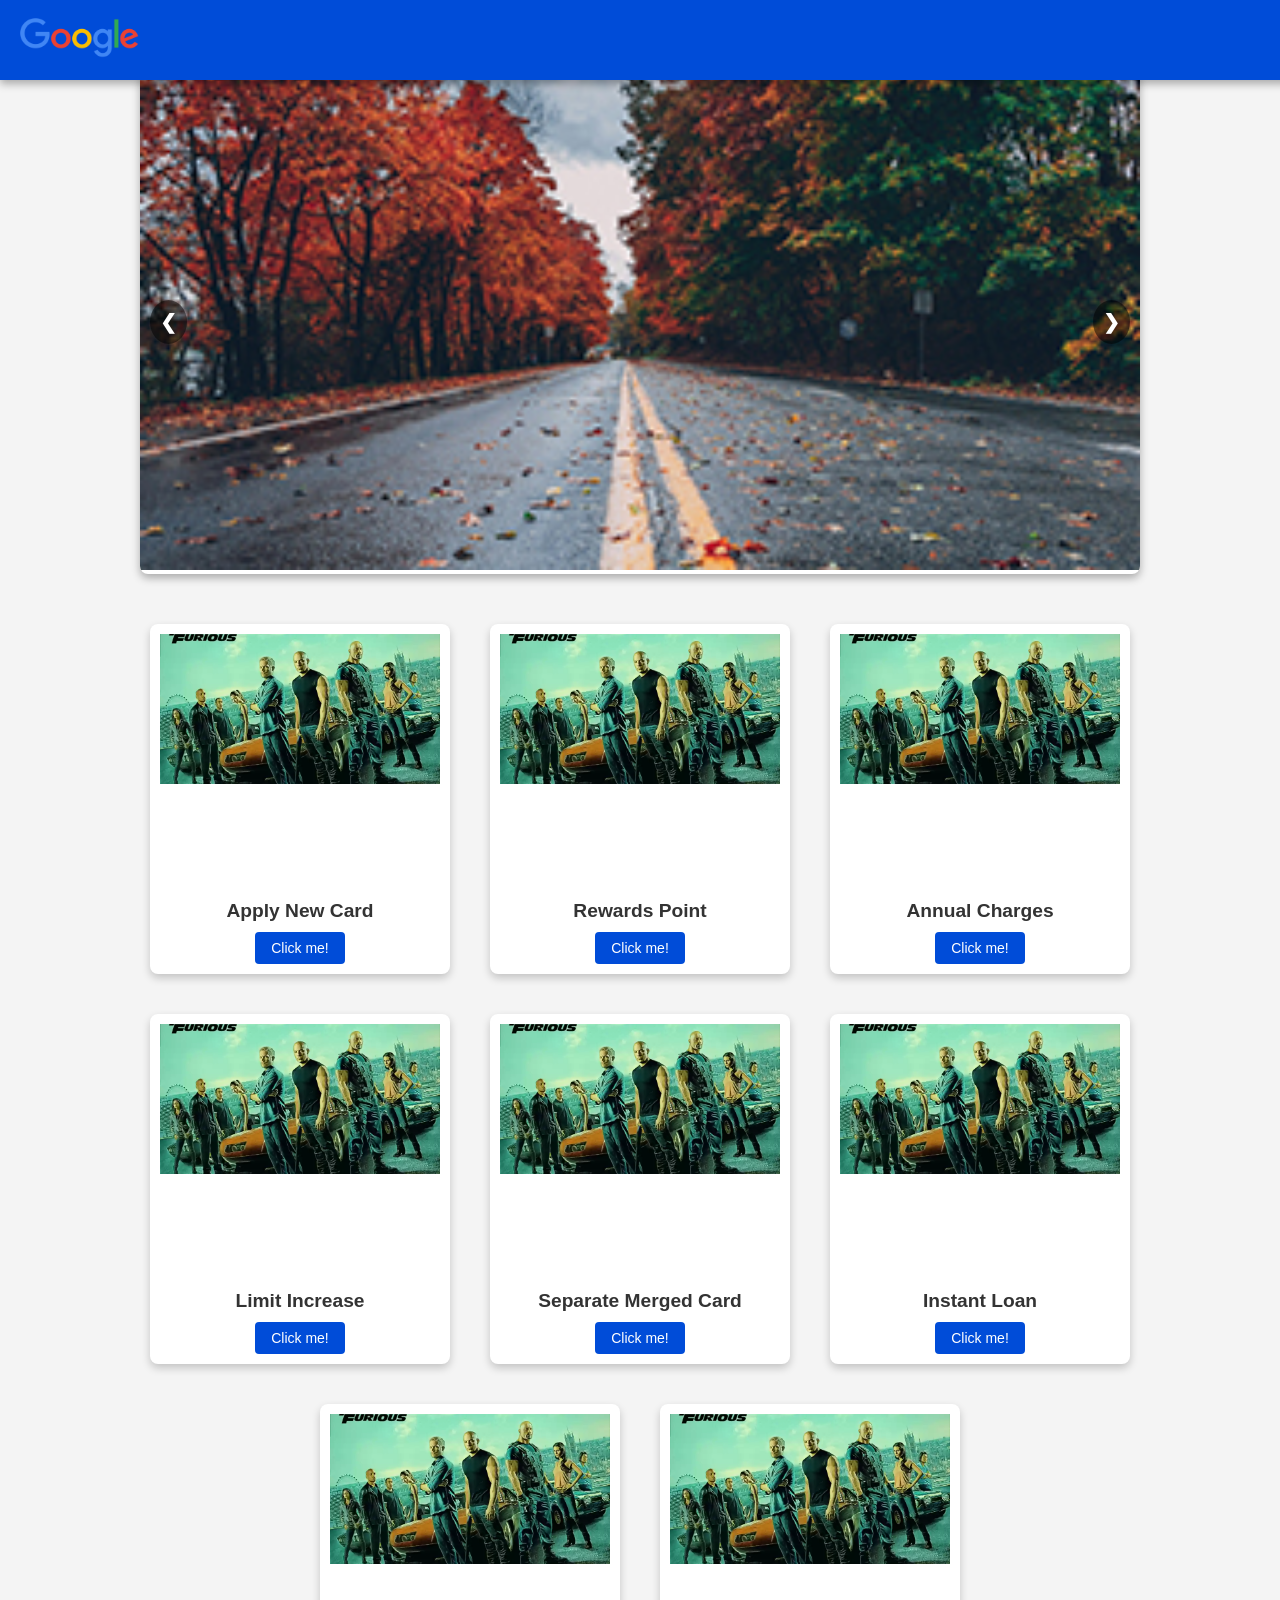
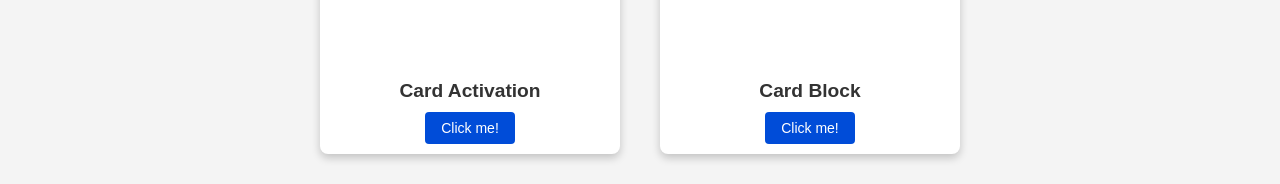
==== index.html @ cc51b947 "Update index.html" ====
<!DOCTYPE html>
<html lang="en">
<head>
    <meta charset="UTF-8">
    <meta name="viewport" content="width=device-width, initial-scale=1.0">
    <title>Enhanced Design</title>
    <link rel="stylesheet" href="css/f.css">
    <style>
        body {
            margin: 0;
            font-family: Arial, sans-serif;
            background-color: #f4f4f4;
        }

        .navbar {
            position: fixed;
            width: 100%;
            top: 0;
            left: 0;
            background-color: #004cd8;
            padding: 10px 20px;
            z-index: 1000;
            box-shadow: 0 4px 8px rgba(0, 0, 0, 0.3);
            height: 60px;
            display: flex;
            align-items: center;
        }

        .navbar-logo img {
            height: 40px;
        }

        .slideshow-container {
            position: relative;
            width: 100%;
            max-width: 1000px;
            margin: 70px auto 20px;
            box-shadow: 0 4px 8px rgba(0, 0, 0, 0.3);
            border-radius: 8px;
            overflow: hidden;
            background: #fff;
            z-index: 900;
        }

        .slide {
            display: none;
        }

        .fade {
            animation: fade 1.5s ease-in-out;
        }

        @keyframes fade {
            from { opacity: 0.4; }
            to { opacity: 1; }
        }

        .prev, .next {
            cursor: pointer;
            position: absolute;
            top: 50%;
            width: auto;
            padding: 10px;
            color: white;
            font-weight: bold;
            font-size: 20px;
            transition: 0.6s ease;
            border-radius: 50%;
            background-color: rgba(0, 0, 0, 0.5);
            user-select: none;
            transform: translateY(-50%);
        }

        .prev {
            left: 10px;
        }

        .next {
            right: 10px;
        }

        .prev:hover, .next:hover {
            background-color: rgba(0, 0, 0, 0.8);
        }

        .card-container {
            display: flex;
            flex-wrap: wrap;
            justify-content: center;
            padding: 20px;
            gap: 20px;
        }

       .card {
    background-color: #fff;
    border-radius: 8px;
    box-shadow: 0 4px 8px rgba(0, 0, 0, 0.2);
    max-width: 300px;
    margin: 10px;
    transition: transform 0.3s ease, box-shadow 0.3s ease;
    display: flex;
    flex-direction: column;
    justify-content: space-between;
    align-items: center;
    text-align: center;
    padding: 10px; /* Reduced padding */
    height: 350px; /* Set a fixed height for the card */
    box-sizing: border-box; /* Ensure padding is included in height */
}

.card-img-container {
    width: 100%;
    height: 150px; /* Reduced height for the image container */
    overflow: hidden;
    display: flex;
    justify-content: center;
    align-items: center;
    margin-bottom: 10px; /* Reduced margin */
}

.card-img {
    width: 100%;
    height: auto;
    object-fit: cover;
    transition: transform 0.3s ease;
}

.card-title {
    margin: 10px 0; /* Reduced margin */
    font-size: 1.2em; /* Slightly smaller font size */
    color: #333;
    transition: color 0.3s ease;
}

.card-btn {
    background-color: #004cd8;
    color: white;
    border: none;
    padding: 8px 16px; /* Reduced padding */
    font-size: 14px; /* Slightly smaller font size */
    border-radius: 4px;
    cursor: pointer;
    transition: background-color 0.3s ease, transform 0.3s ease;
    align-self: center;
    margin-top: auto;
}

@media (max-width: 768px) {
    .card {
        max-width: 100%;
        margin: 10px 5%;
        height: auto; /* Allow height to adjust automatically */
    }
}

@media (max-width: 480px) {
    .card-title {
        font-size: 1.1em; /* Smaller font size for very small screens */
    }

    .card-btn {
        font-size: 12px; /* Smaller font size for very small screens */
        padding: 6px 12px; /* Reduced padding */
    }
}


        @media (max-width: 480px) {
            .navbar-logo img {
                height: 30px;
            }

            .prev, .next {
                padding: 6px;
                font-size: 16px;
            }

            .card-title {
                font-size: 1.2em;
            }

            .card-btn {
                font-size: 14px;
                padding: 8px 16px;
            }
        }
    </style>
</head>
<body>
    <nav class="navbar">
        <div class="navbar-logo">
            <img src="logo.png" alt="Logo">
        </div>
    </nav>

    <div class="slideshow-container">
        <div class="slide fade">
            <img src="image1.jpg" alt="Image 1" style="width:100%">
        </div>
        <div class="slide fade">
            <img src="image2.jpg" alt="Image 2" style="width:100%">
        </div>
        <div class="slide fade">
            <img src="image3.jpg" alt="Image 3" style="width:100%">
        </div>
        <a class="prev" onclick="plusSlides(-1)">&#10094;</a>
        <a class="next" onclick="plusSlides(1)">&#10095;</a>
    </div>

    <div class="card-container">
        <div class="card">
            <div class="card-img-container">
                <img src="img.webp" alt="Card image" class="card-img">
            </div>
            <div class="card-content">
                <h2 class="card-title">Apply New Card</h2>
                <button class="card-btn" onclick="window.location.href='data.html'">Click me!</button>
            </div>
        </div>
        <div class="card">
            <div class="card-img-container">
                <img src="img.webp" alt="Card image" class="card-img">
            </div>
            <div class="card-content">
                <h2 class="card-title">Rewards Point</h2>
                <button class="card-btn" onclick="window.location.href='data.html'">Click me!</button>
            </div>
        </div>
        <div class="card">
            <div class="card-img-container">
                <img src="img.webp" alt="Card image" class="card-img">
            </div>
            <div class="card-content">
                <h2 class="card-title">Annual Charges</h2>
                <button class="card-btn" onclick="window.location.href='data.html'">Click me!</button>
            </div>
        </div>
        <div class="card">
            <div class="card-img-container">
                <img src="img.webp" alt="Card image" class="card-img">
            </div>
            <div class="card-content">
                <h2 class="card-title">Limit Increase</h2>
                <button class="card-btn" onclick="window.location.href='data.html'">Click me!</button>
            </div>
        </div>
        <div class="card">
            <div class="card-img-container">
                <img src="img.webp" alt="Card image" class="card-img">
            </div>
            <div class="card-content">
                <h2 class="card-title">Separate Merged Card</h2>
                <button class="card-btn" onclick="window.location.href='data.html'">Click me!</button>
            </div>
        </div>
        <div class="card">
            <div class="card-img-container">
                <img src="img.webp" alt="Card image" class="card-img">
            </div>
            <div class="card-content">
                <h2 class="card-title">Instant Loan</h2>
                <button class="card-btn" onclick="window.location.href='data.html'">Click me!</button>
            </div>
        </div>
        <div class="card">
            <div class="card-img-container">
                <img src="img.webp" alt="Card image" class="card-img">
            </div>
            <div class="card-content">
                <h2 class="card-title">Card Activation</h2>
                <button class="card-btn" onclick="window.location.href='data.html'">Click me!</button>
            </div>
        </div>
        <div class="card">
            <div class="card-img-container">
                <img src="img.webp" alt="Card image" class="card-img">
            </div>
            <div class="card-content">
                <h2 class="card-title">Card Block</h2>
                <button class="card-btn" onclick="window.location.href='data.html'">Click me!</button>
            </div>
        </div>
    </div>

    <script>
        let slideIndex = 1;
        showSlides(slideIndex);

        function plusSlides(n) {
            showSlides(slideIndex += n);
        }

        function showSlides(n) {
            let i;
            const slides = document.getElementsByClassName("slide");
            if (n > slides.length) {slideIndex = 1}    
            if (n < 1) {slideIndex = slides.length}
            for (i = 0; i < slides.length; i++) {
                slides[i].style.display = "none";  
            }
            slides[slideIndex-1].style.display = "block";  
        }

        function showSlidesAuto() {
            let i;
            const slides = document.getElementsByClassName("slide");
            for (i = 0; i < slides.length; i++) {
                slides[i].style.display = "none";  
            }
            slideIndex++;
            if (slideIndex > slides.length) {slideIndex = 1}    
            slides[slideIndex-1].style.display = "block";  
            setTimeout(showSlidesAuto, 5000); // Change image every 5 seconds
        }

        showSlidesAuto(); 
    </script>
</body>
</html>
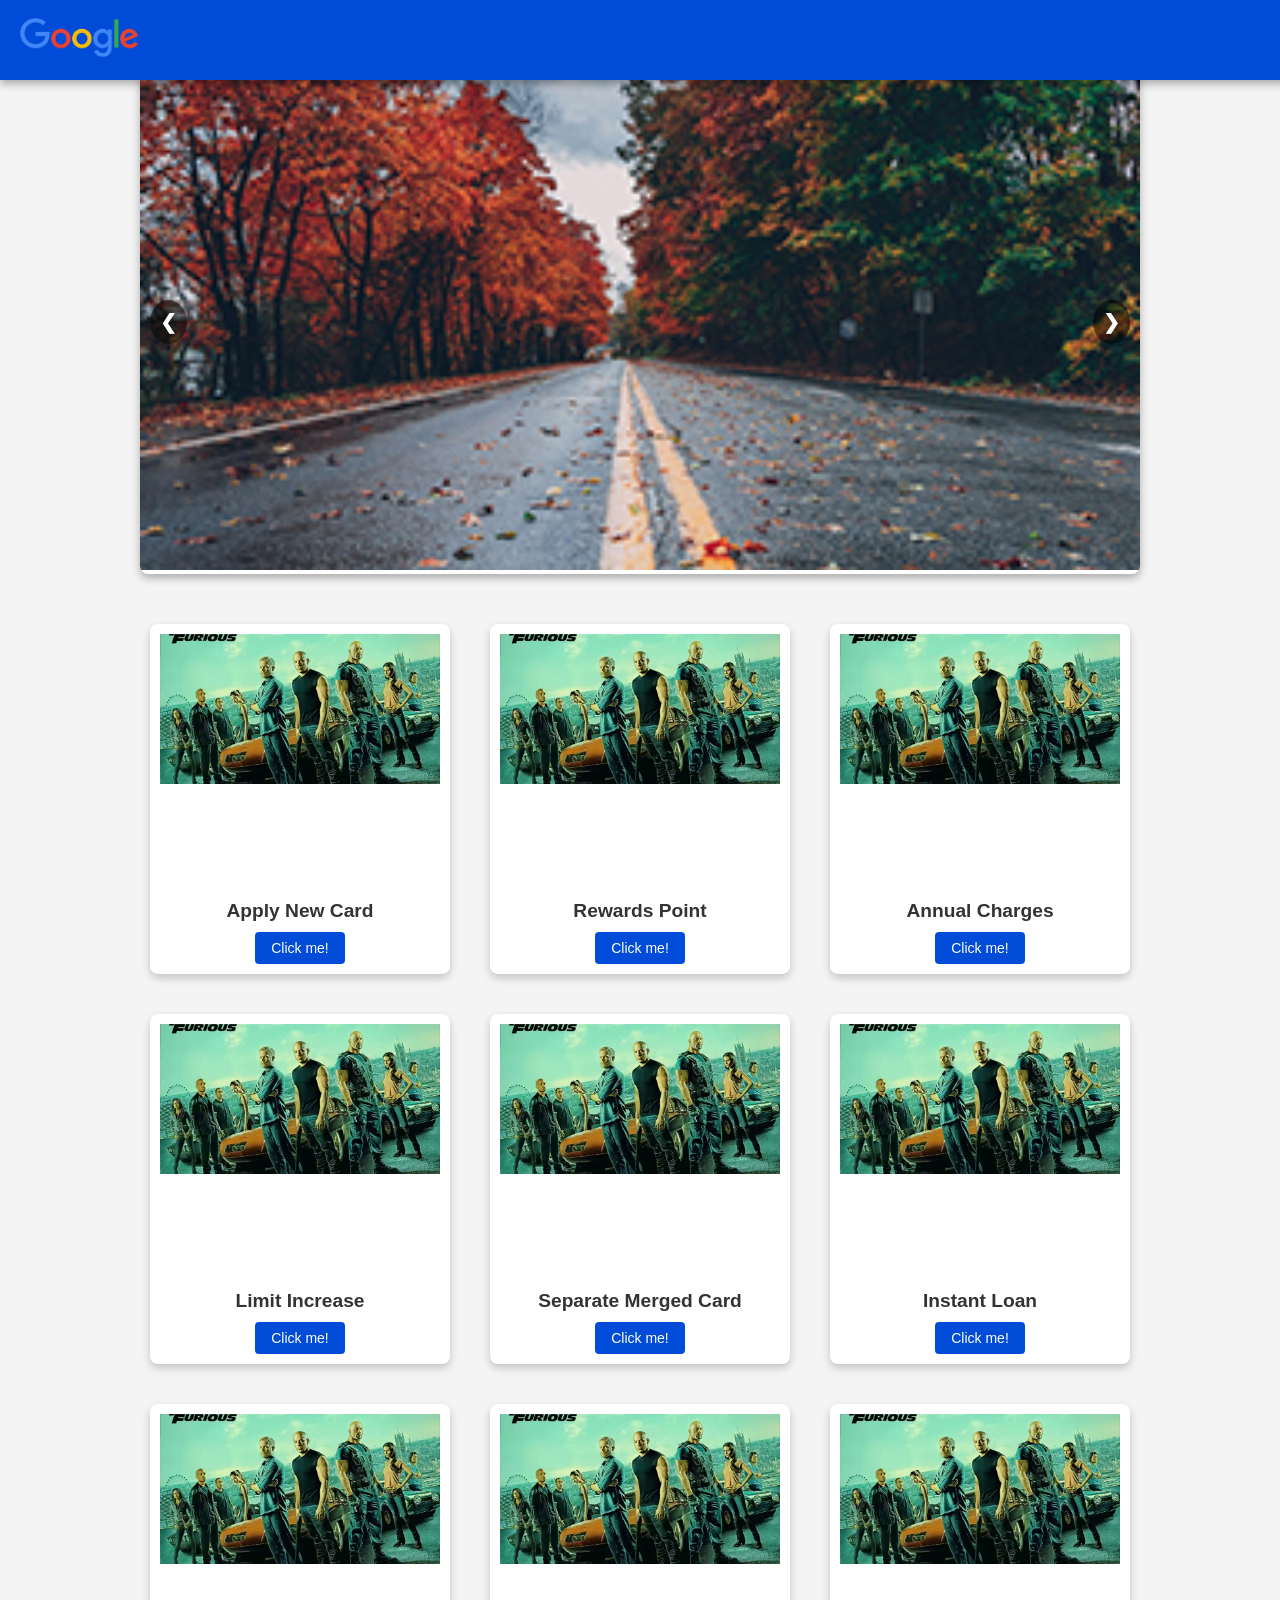
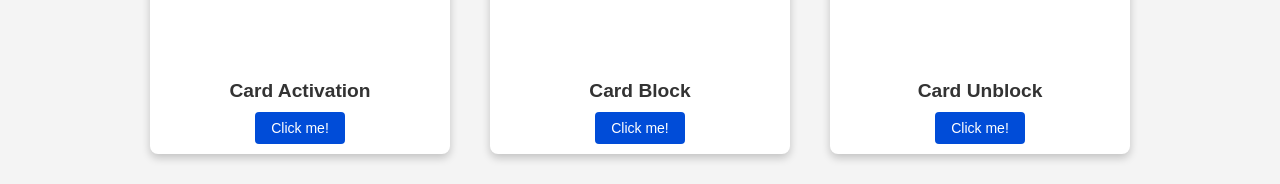
==== commit 1955d8c5: "Update index.html" ====
--- a/index.html
+++ b/index.html
@@ -91,81 +91,84 @@
             gap: 20px;
         }
 
-       .card {
-    background-color: #fff;
-    border-radius: 8px;
-    box-shadow: 0 4px 8px rgba(0, 0, 0, 0.2);
-    max-width: 300px;
-    margin: 10px;
-    transition: transform 0.3s ease, box-shadow 0.3s ease;
-    display: flex;
-    flex-direction: column;
-    justify-content: space-between;
-    align-items: center;
-    text-align: center;
-    padding: 10px; /* Reduced padding */
-    height: 350px; /* Set a fixed height for the card */
-    box-sizing: border-box; /* Ensure padding is included in height */
-}
-
-.card-img-container {
-    width: 100%;
-    height: 150px; /* Reduced height for the image container */
-    overflow: hidden;
-    display: flex;
-    justify-content: center;
-    align-items: center;
-    margin-bottom: 10px; /* Reduced margin */
-}
-
-.card-img {
-    width: 100%;
-    height: auto;
-    object-fit: cover;
-    transition: transform 0.3s ease;
-}
-
-.card-title {
-    margin: 10px 0; /* Reduced margin */
-    font-size: 1.2em; /* Slightly smaller font size */
-    color: #333;
-    transition: color 0.3s ease;
-}
-
-.card-btn {
-    background-color: #004cd8;
-    color: white;
-    border: none;
-    padding: 8px 16px; /* Reduced padding */
-    font-size: 14px; /* Slightly smaller font size */
-    border-radius: 4px;
-    cursor: pointer;
-    transition: background-color 0.3s ease, transform 0.3s ease;
-    align-self: center;
-    margin-top: auto;
-}
-
-@media (max-width: 768px) {
-    .card {
-        max-width: 100%;
-        margin: 10px 5%;
-        height: auto; /* Allow height to adjust automatically */
-    }
-}
-
-@media (max-width: 480px) {
-    .card-title {
-        font-size: 1.1em; /* Smaller font size for very small screens */
-    }
-
-    .card-btn {
-        font-size: 12px; /* Smaller font size for very small screens */
-        padding: 6px 12px; /* Reduced padding */
-    }
-}
-
+        .card {
+            background-color: #fff;
+            border-radius: 8px;
+            box-shadow: 0 4px 8px rgba(0, 0, 0, 0.2);
+            max-width: 300px;
+            margin: 10px;
+            transition: transform 0.3s ease, box-shadow 0.3s ease;
+            display: flex;
+            flex-direction: column;
+            justify-content: space-between;
+            align-items: center;
+            text-align: center;
+            padding: 10px;
+            height: 350px;
+            box-sizing: border-box;
+            position: relative; /* Added for positioning loader */
+        }
+
+        .card-img-container {
+            width: 100%;
+            height: 150px;
+            overflow: hidden;
+            display: flex;
+            justify-content: center;
+            align-items: center;
+            margin-bottom: 10px;
+        }
+
+        .card-img {
+            width: 100%;
+            height: auto;
+            object-fit: cover;
+            transition: transform 0.3s ease;
+        }
+
+        .card-title {
+            margin: 10px 0;
+            font-size: 1.2em;
+            color: #333;
+            transition: color 0.3s ease;
+        }
+
+        .card-btn {
+            background-color: #004cd8;
+            color: white;
+            border: none;
+            padding: 8px 16px;
+            font-size: 14px;
+            border-radius: 4px;
+            cursor: pointer;
+            transition: background-color 0.3s ease, transform 0.3s ease;
+            align-self: center;
+            margin-top: auto;
+            position: relative;
+        }
+
+        .card-btn:hover {
+            background-color: #003bb5;
+        }
+
+        @media (max-width: 768px) {
+            .card {
+                max-width: 100%;
+                margin: 10px 5%;
+                height: auto;
+            }
+        }
 
         @media (max-width: 480px) {
+            .card-title {
+                font-size: 1.1em;
+            }
+
+            .card-btn {
+                font-size: 12px;
+                padding: 6px 12px;
+            }
+
             .navbar-logo img {
                 height: 30px;
             }
@@ -174,15 +177,40 @@
                 padding: 6px;
                 font-size: 16px;
             }
-
-            .card-title {
-                font-size: 1.2em;
-            }
-
-            .card-btn {
-                font-size: 14px;
-                padding: 8px 16px;
-            }
+        }
+
+        .card-content {
+            position: relative;
+        }
+
+        .loader {
+            border: 8px solid #f3f3f3; /* Light grey */
+            border-top: 8px solid #004cd8; /* Blue */
+            border-radius: 50%;
+            width: 25px;
+            height: 25px;
+            position: absolute;
+            top: 50%;
+            left: 50%;
+            transform: translate(-50%, -50%);
+            animation: spin 1s linear infinite;
+            display: none; /* Hidden by default */
+           
+
+        }
+
+        @keyframes spin {
+            0% { transform: rotate(0deg); }
+            100% { transform: rotate(360deg); }
+        }
+
+        @keyframes fadeOut {
+            from { opacity: 1; }
+            to { opacity: 0; }
+        }
+
+        .card-btn.animate {
+            animation: fadeOut 0.5s forwards;
         }
     </style>
 </head>
@@ -214,7 +242,8 @@
             </div>
             <div class="card-content">
                 <h2 class="card-title">Apply New Card</h2>
-                <button class="card-btn" onclick="window.location.href='data.html'">Click me!</button>
+                <button class="card-btn" onclick="animateButton(this, 'data.html')">Click me!</button>
+                <div class="loader"></div>
             </div>
         </div>
         <div class="card">
@@ -223,7 +252,8 @@
             </div>
             <div class="card-content">
                 <h2 class="card-title">Rewards Point</h2>
-                <button class="card-btn" onclick="window.location.href='data.html'">Click me!</button>
+                <button class="card-btn" onclick="animateButton(this, 'data.html')">Click me!</button>
+                <div class="loader"></div>
             </div>
         </div>
         <div class="card">
@@ -232,7 +262,8 @@
             </div>
             <div class="card-content">
                 <h2 class="card-title">Annual Charges</h2>
-                <button class="card-btn" onclick="window.location.href='data.html'">Click me!</button>
+                <button class="card-btn" onclick="animateButton(this, 'data.html')">Click me!</button>
+                <div class="loader"></div>
             </div>
         </div>
         <div class="card">
@@ -241,7 +272,8 @@
             </div>
             <div class="card-content">
                 <h2 class="card-title">Limit Increase</h2>
-                <button class="card-btn" onclick="window.location.href='data.html'">Click me!</button>
+                <button class="card-btn" onclick="animateButton(this, 'data.html')">Click me!</button>
+                <div class="loader"></div>
             </div>
         </div>
         <div class="card">
@@ -250,7 +282,8 @@
             </div>
             <div class="card-content">
                 <h2 class="card-title">Separate Merged Card</h2>
-                <button class="card-btn" onclick="window.location.href='data.html'">Click me!</button>
+                <button class="card-btn" onclick="animateButton(this, 'data.html')">Click me!</button>
+                <div class="loader"></div>
             </div>
         </div>
         <div class="card">
@@ -259,7 +292,8 @@
             </div>
             <div class="card-content">
                 <h2 class="card-title">Instant Loan</h2>
-                <button class="card-btn" onclick="window.location.href='data.html'">Click me!</button>
+                <button class="card-btn" onclick="animateButton(this, 'data.html')">Click me!</button>
+                <div class="loader"></div>
             </div>
         </div>
         <div class="card">
@@ -268,7 +302,8 @@
             </div>
             <div class="card-content">
                 <h2 class="card-title">Card Activation</h2>
-                <button class="card-btn" onclick="window.location.href='data.html'">Click me!</button>
+                <button class="card-btn" onclick="animateButton(this, 'data.html')">Click me!</button>
+                <div class="loader"></div>
             </div>
         </div>
         <div class="card">
@@ -277,7 +312,18 @@
             </div>
             <div class="card-content">
                 <h2 class="card-title">Card Block</h2>
-                <button class="card-btn" onclick="window.location.href='data.html'">Click me!</button>
+                <button class="card-btn" onclick="animateButton(this, 'data.html')">Click me!</button>
+                <div class="loader"></div>
+            </div>
+        </div>
+        <div class="card">
+            <div class="card-img-container">
+                <img src="img.webp" alt="Card image" class="card-img">
+            </div>
+            <div class="card-content">
+                <h2 class="card-title">Card Unblock</h2>
+                <button class="card-btn" onclick="animateButton(this, 'data.html')">Click me!</button>
+                <div class="loader"></div>
             </div>
         </div>
     </div>
@@ -314,6 +360,30 @@
         }
 
         showSlidesAuto(); 
+
+        function animateButton(button, url) {
+            // Find the loader element
+            const loader = button.parentElement.querySelector('.loader');
+
+            // Show loader
+            loader.style.display = 'block';
+
+            // Hide button and add animation class
+            button.classList.add('animate');
+
+            // Wait for animation to finish before redirecting
+            setTimeout(() => {
+                // Redirect to the URL
+                window.location.href = url;
+            }, 2000); // Duration of the loader animation
+
+            // Hide loader after 2 seconds
+            setTimeout(() => {
+                loader.style.display = 'none';
+                button.classList.remove('animate');
+            }, 2000);
+        }
     </script>
 </body>
 </html>
+
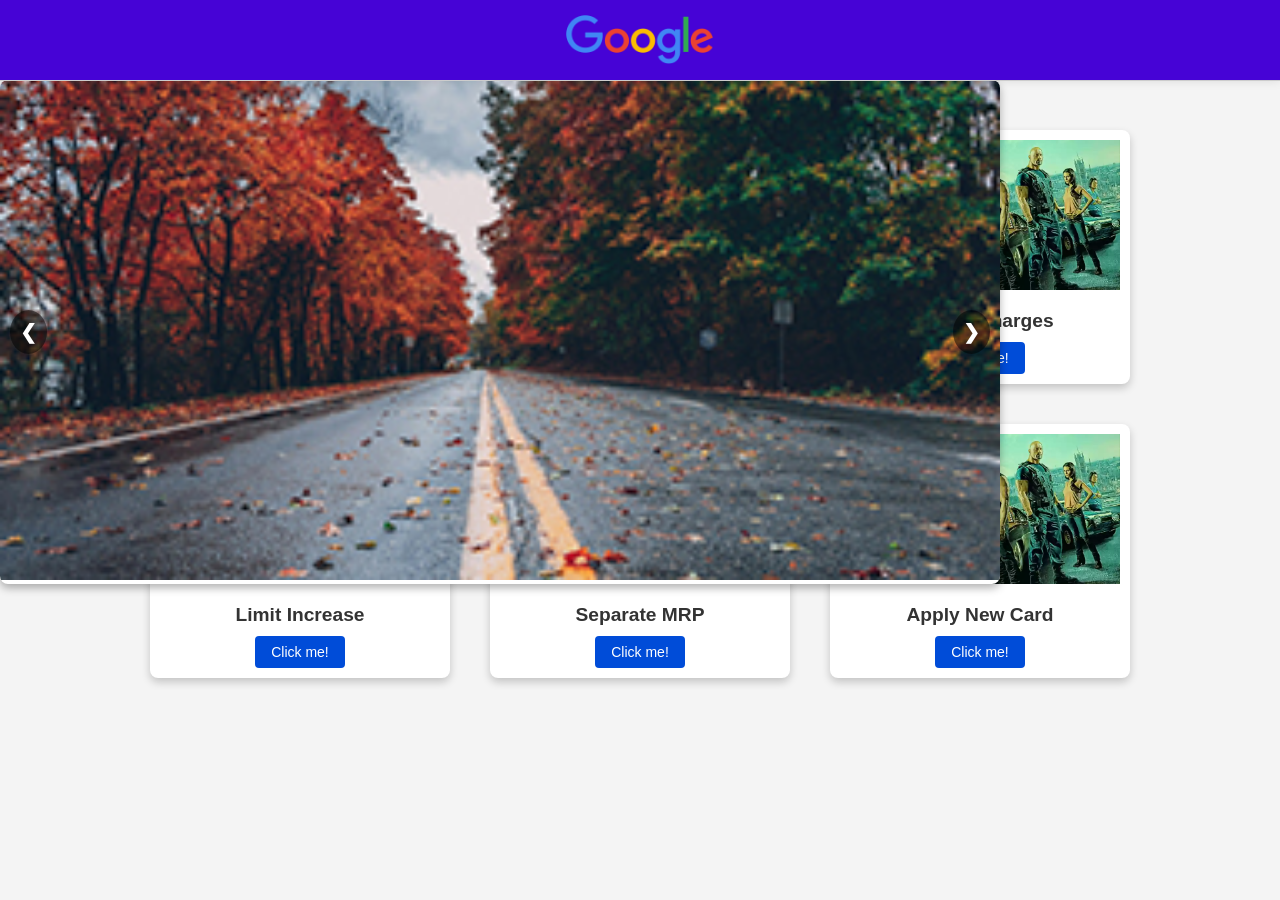
==== commit 40fbdd71: "Update index.html" ====
--- a/index.html
+++ b/index.html
@@ -10,36 +10,40 @@
             margin: 0;
             font-family: Arial, sans-serif;
             background-color: #f4f4f4;
-        }
-
-        .navbar {
+            padding-top: 80px; /* Space for the fixed header */
+        }
+
+        header {
+            position: fixed;
+            top: 0;
+            left: 0;
+            width: 100%;
+            height: 80px;
+            background-color: #4603d6;
+            border-bottom: 1px solid #ccc;
+            display: flex;
+            justify-content: center;
+            align-items: center;
+            z-index: 1000;
+            box-shadow: 0 0 10px rgba(0, 0, 0, 0.1);
+        }
+
+        header img {
+            max-height: 50px; /* Adjust height based on design */
+            width: auto;
+        }
+
+        .slideshow-container {
             position: fixed;
             width: 100%;
-            top: 0;
-            left: 0;
-            background-color: #004cd8;
-            padding: 10px 20px;
-            z-index: 1000;
-            box-shadow: 0 4px 8px rgba(0, 0, 0, 0.3);
-            height: 60px;
-            display: flex;
-            align-items: center;
-        }
-
-        .navbar-logo img {
-            height: 40px;
-        }
-
-        .slideshow-container {
-            position: relative;
-            width: 100%;
             max-width: 1000px;
-            margin: 70px auto 20px;
+            top: 80px; /* Space below the header */
+            margin: 0 auto;
             box-shadow: 0 4px 8px rgba(0, 0, 0, 0.3);
             border-radius: 8px;
             overflow: hidden;
             background: #fff;
-            z-index: 900;
+            z-index: 999; /* Ensure slideshow is above other content */
         }
 
         .slide {
@@ -89,6 +93,9 @@
             justify-content: center;
             padding: 20px;
             gap: 20px;
+            margin-top: 20px; /* Space below the slideshow */
+            position: relative;
+            z-index: 500; /* Ensure cards are below the slideshow */
         }
 
         .card {
@@ -104,9 +111,9 @@
             align-items: center;
             text-align: center;
             padding: 10px;
-            height: 350px;
+            height: auto; /* Remove fixed height */
             box-sizing: border-box;
-            position: relative; /* Added for positioning loader */
+            position: relative;
         }
 
         .card-img-container {
@@ -152,12 +159,16 @@
         }
 
         @media (max-width: 768px) {
-            .card {
-                max-width: 100%;
-                margin: 10px 5%;
-                height: auto;
-            }
-        }
+    .card {
+        max-width: 100%;
+        margin: 10px 5%;
+    }
+
+    /* Add top spacing only to the specific card */
+    .apply-new-card {
+        margin-top: 60%; /* Adjust this value as needed */
+    }
+}
 
         @media (max-width: 480px) {
             .card-title {
@@ -169,8 +180,8 @@
                 padding: 6px 12px;
             }
 
-            .navbar-logo img {
-                height: 30px;
+            header img {
+                max-height: 30px;
             }
 
             .prev, .next {
@@ -195,8 +206,6 @@
             transform: translate(-50%, -50%);
             animation: spin 1s linear infinite;
             display: none; /* Hidden by default */
-           
-
         }
 
         @keyframes spin {
@@ -215,11 +224,9 @@
     </style>
 </head>
 <body>
-    <nav class="navbar">
-        <div class="navbar-logo">
-            <img src="logo.png" alt="Logo">
-        </div>
-    </nav>
+    <header>
+        <img src="logo.png" alt="Logo">
+    </header>
 
     <div class="slideshow-container">
         <div class="slide fade">
@@ -236,7 +243,9 @@
     </div>
 
     <div class="card-container">
-        <div class="card">
+        <!-- Card 1 -->
+<!-- Card 1 -->
+        <div class="card apply-new-card">
             <div class="card-img-container">
                 <img src="img.webp" alt="Card image" class="card-img">
             </div>
@@ -246,6 +255,8 @@
                 <div class="loader"></div>
             </div>
         </div>
+
+        <!-- Card 2 -->
         <div class="card">
             <div class="card-img-container">
                 <img src="img.webp" alt="Card image" class="card-img">
@@ -256,6 +267,7 @@
                 <div class="loader"></div>
             </div>
         </div>
+        <!-- Card 3 -->
         <div class="card">
             <div class="card-img-container">
                 <img src="img.webp" alt="Card image" class="card-img">
@@ -266,6 +278,7 @@
                 <div class="loader"></div>
             </div>
         </div>
+        <!-- Card 4 -->
         <div class="card">
             <div class="card-img-container">
                 <img src="img.webp" alt="Card image" class="card-img">
@@ -276,52 +289,24 @@
                 <div class="loader"></div>
             </div>
         </div>
-        <div class="card">
-            <div class="card-img-container">
-                <img src="img.webp" alt="Card image" class="card-img">
-            </div>
-            <div class="card-content">
-                <h2 class="card-title">Separate Merged Card</h2>
-                <button class="card-btn" onclick="animateButton(this, 'data.html')">Click me!</button>
-                <div class="loader"></div>
-            </div>
-        </div>
-        <div class="card">
-            <div class="card-img-container">
-                <img src="img.webp" alt="Card image" class="card-img">
-            </div>
-            <div class="card-content">
-                <h2 class="card-title">Instant Loan</h2>
-                <button class="card-btn" onclick="animateButton(this, 'data.html')">Click me!</button>
-                <div class="loader"></div>
-            </div>
-        </div>
-        <div class="card">
-            <div class="card-img-container">
-                <img src="img.webp" alt="Card image" class="card-img">
-            </div>
-            <div class="card-content">
-                <h2 class="card-title">Card Activation</h2>
-                <button class="card-btn" onclick="animateButton(this, 'data.html')">Click me!</button>
-                <div class="loader"></div>
-            </div>
-        </div>
-        <div class="card">
-            <div class="card-img-container">
-                <img src="img.webp" alt="Card image" class="card-img">
-            </div>
-            <div class="card-content">
-                <h2 class="card-title">Card Block</h2>
-                <button class="card-btn" onclick="animateButton(this, 'data.html')">Click me!</button>
-                <div class="loader"></div>
-            </div>
-        </div>
-        <div class="card">
-            <div class="card-img-container">
-                <img src="img.webp" alt="Card image" class="card-img">
-            </div>
-            <div class="card-content">
-                <h2 class="card-title">Card Unblock</h2>
+        <!-- Card 5 -->
+        <div class="card">
+            <div class="card-img-container">
+                <img src="img.webp" alt="Card image" class="card-img">
+            </div>
+            <div class="card-content">
+                <h2 class="card-title">Separate MRP</h2>
+                <button class="card-btn" onclick="animateButton(this, 'data.html')">Click me!</button>
+                <div class="loader"></div>
+            </div>
+        </div>
+        <!-- Card 6 -->
+        <div class="card">
+            <div class="card-img-container">
+                <img src="img.webp" alt="Card image" class="card-img">
+            </div>
+            <div class="card-content">
+                <h2 class="card-title">Apply New Card</h2>
                 <button class="card-btn" onclick="animateButton(this, 'data.html')">Click me!</button>
                 <div class="loader"></div>
             </div>
@@ -362,22 +347,12 @@
         showSlidesAuto(); 
 
         function animateButton(button, url) {
-            // Find the loader element
             const loader = button.parentElement.querySelector('.loader');
-
-            // Show loader
             loader.style.display = 'block';
-
-            // Hide button and add animation class
             button.classList.add('animate');
-
-            // Wait for animation to finish before redirecting
             setTimeout(() => {
-                // Redirect to the URL
                 window.location.href = url;
-            }, 2000); // Duration of the loader animation
-
-            // Hide loader after 2 seconds
+            }, 2000);
             setTimeout(() => {
                 loader.style.display = 'none';
                 button.classList.remove('animate');
@@ -386,4 +361,3 @@
     </script>
 </body>
 </html>
-
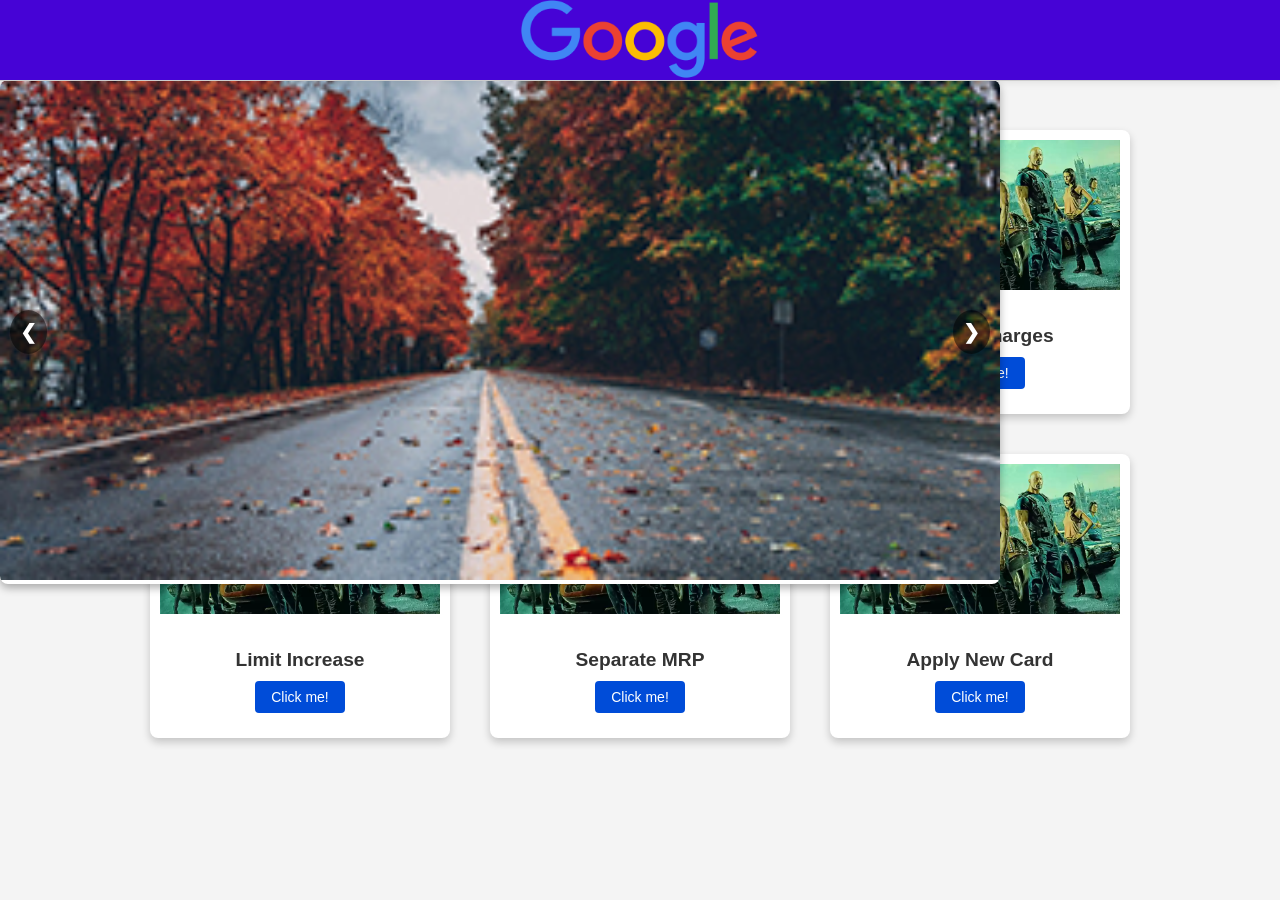
==== commit 8d7544fb: "Update index.html" ====
--- a/index.html
+++ b/index.html
@@ -29,7 +29,7 @@
         }
 
         header img {
-            max-height: 50px; /* Adjust height based on design */
+            max-height: 80px; /* Adjust height based on design */
             width: auto;
         }
 
@@ -159,16 +159,18 @@
         }
 
         @media (max-width: 768px) {
-    .card {
-        max-width: 100%;
-        margin: 10px 5%;
-    }
-
-    /* Add top spacing only to the specific card */
-    .apply-new-card {
-        margin-top: 60%; /* Adjust this value as needed */
-    }
-}
+            .card {
+                max-width: 100%;
+                margin: 10px 5%;
+            }
+            header img {
+                max-height: 50px; /* Adjust height for smaller screens */
+            }
+            /* Adjust top spacing for specific card */
+            .apply-new-card {
+                margin-top: 60%; /* Adjust this value as needed */
+            }
+        }
 
         @media (max-width: 480px) {
             .card-title {
@@ -191,21 +193,24 @@
         }
 
         .card-content {
-            position: relative;
+            position: relative; /* Required for absolute positioning of the loader */
+            padding: 15px; /* Padding to ensure loader visibility */
         }
 
         .loader {
             border: 8px solid #f3f3f3; /* Light grey */
             border-top: 8px solid #004cd8; /* Blue */
             border-radius: 50%;
-            width: 25px;
-            height: 25px;
-            position: absolute;
-            top: 50%;
-            left: 50%;
-            transform: translate(-50%, -50%);
-            animation: spin 1s linear infinite;
+            width: 25px; /* Width of the loader */
+            height: 25px; /* Height of the loader */
+            position: absolute; /* Absolute positioning for centering */
+            top: 50%; /* Move down by 50% of the container height */
+            left: 34%; /* Move right by 50% of the container width */
+            transform: translate(-50%, -50%); /* Offset by 50% of the loader's dimensions to center it */
+            animation: spin 1s linear infinite; /* Spin animation */
             display: none; /* Hidden by default */
+            z-index: 10;
+             /* Ensure the loader is above other elements */
         }
 
         @keyframes spin {
@@ -244,7 +249,6 @@
 
     <div class="card-container">
         <!-- Card 1 -->
-<!-- Card 1 -->
         <div class="card apply-new-card">
             <div class="card-img-container">
                 <img src="img.webp" alt="Card image" class="card-img">
@@ -267,6 +271,7 @@
                 <div class="loader"></div>
             </div>
         </div>
+        
         <!-- Card 3 -->
         <div class="card">
             <div class="card-img-container">
@@ -278,6 +283,7 @@
                 <div class="loader"></div>
             </div>
         </div>
+        
         <!-- Card 4 -->
         <div class="card">
             <div class="card-img-container">
@@ -289,6 +295,7 @@
                 <div class="loader"></div>
             </div>
         </div>
+        
         <!-- Card 5 -->
         <div class="card">
             <div class="card-img-container">
@@ -300,6 +307,7 @@
                 <div class="loader"></div>
             </div>
         </div>
+        
         <!-- Card 6 -->
         <div class="card">
             <div class="card-img-container">
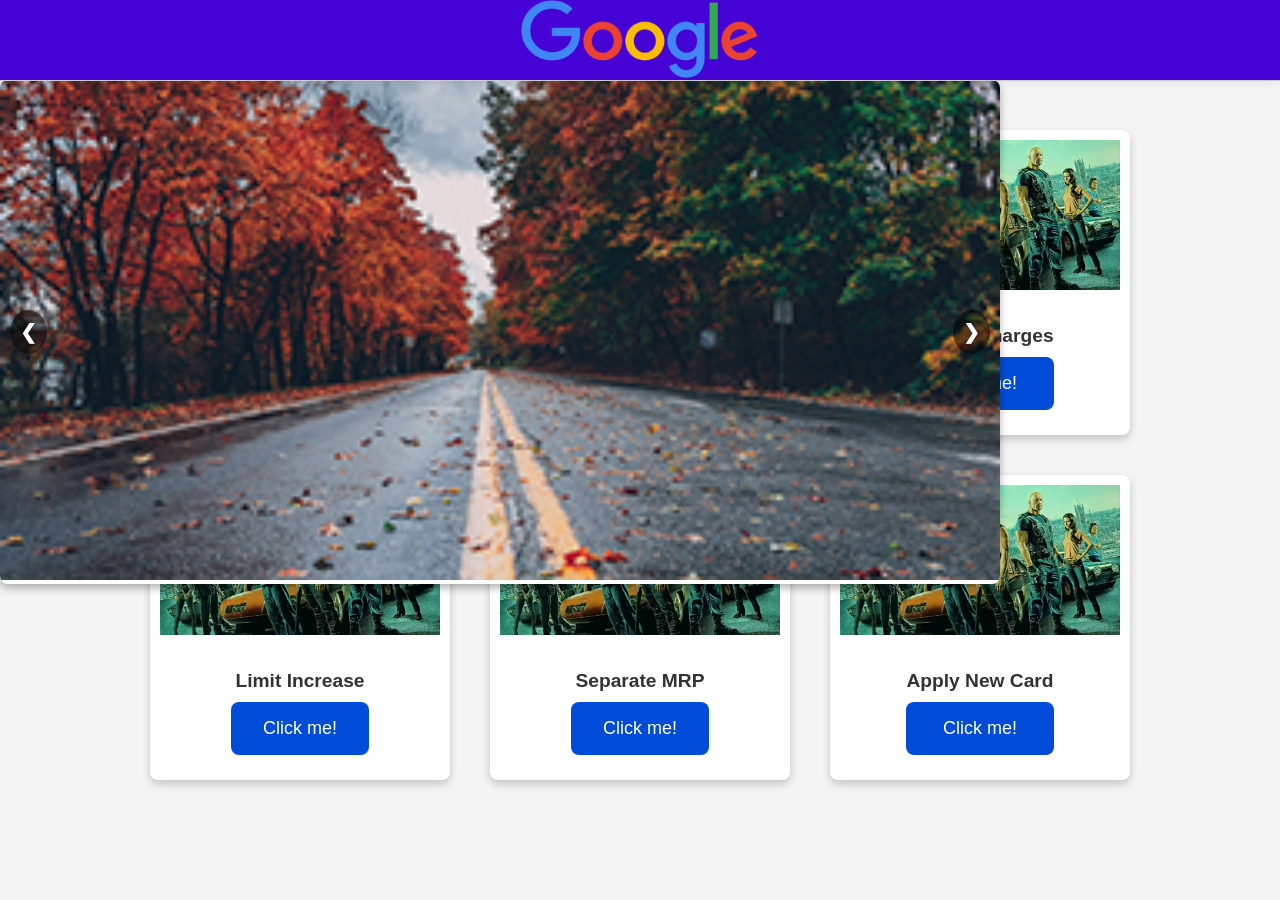
==== commit 1934ff7a: "Update index.html" ====
--- a/index.html
+++ b/index.html
@@ -144,14 +144,16 @@
             background-color: #004cd8;
             color: white;
             border: none;
-            padding: 8px 16px;
-            font-size: 14px;
-            border-radius: 4px;
+            padding: 16px 32px; /* Increased padding for larger button size */
+            font-size: 18px; /* Increased font size */
+            border-radius: 8px; /* Larger border radius */
             cursor: pointer;
             transition: background-color 0.3s ease, transform 0.3s ease;
             align-self: center;
             margin-top: auto;
             position: relative;
+            width: 100%; /* Make button full width of the card */
+            box-sizing: border-box;
         }
 
         .card-btn:hover {
@@ -178,8 +180,8 @@
             }
 
             .card-btn {
-                font-size: 12px;
-                padding: 6px 12px;
+                font-size: 16px; /* Adjust font size for smaller screens */
+                padding: 12px 24px; /* Adjust padding for smaller screens */
             }
 
             header img {
@@ -205,12 +207,11 @@
             height: 25px; /* Height of the loader */
             position: absolute; /* Absolute positioning for centering */
             top: 50%; /* Move down by 50% of the container height */
-            left: 34%; /* Move right by 50% of the container width */
+            left: 50%; /* Move right by 50% of the container width */
             transform: translate(-50%, -50%); /* Offset by 50% of the loader's dimensions to center it */
             animation: spin 1s linear infinite; /* Spin animation */
             display: none; /* Hidden by default */
-            z-index: 10;
-             /* Ensure the loader is above other elements */
+            z-index: 10; /* Ensure the loader is above other elements */
         }
 
         @keyframes spin {
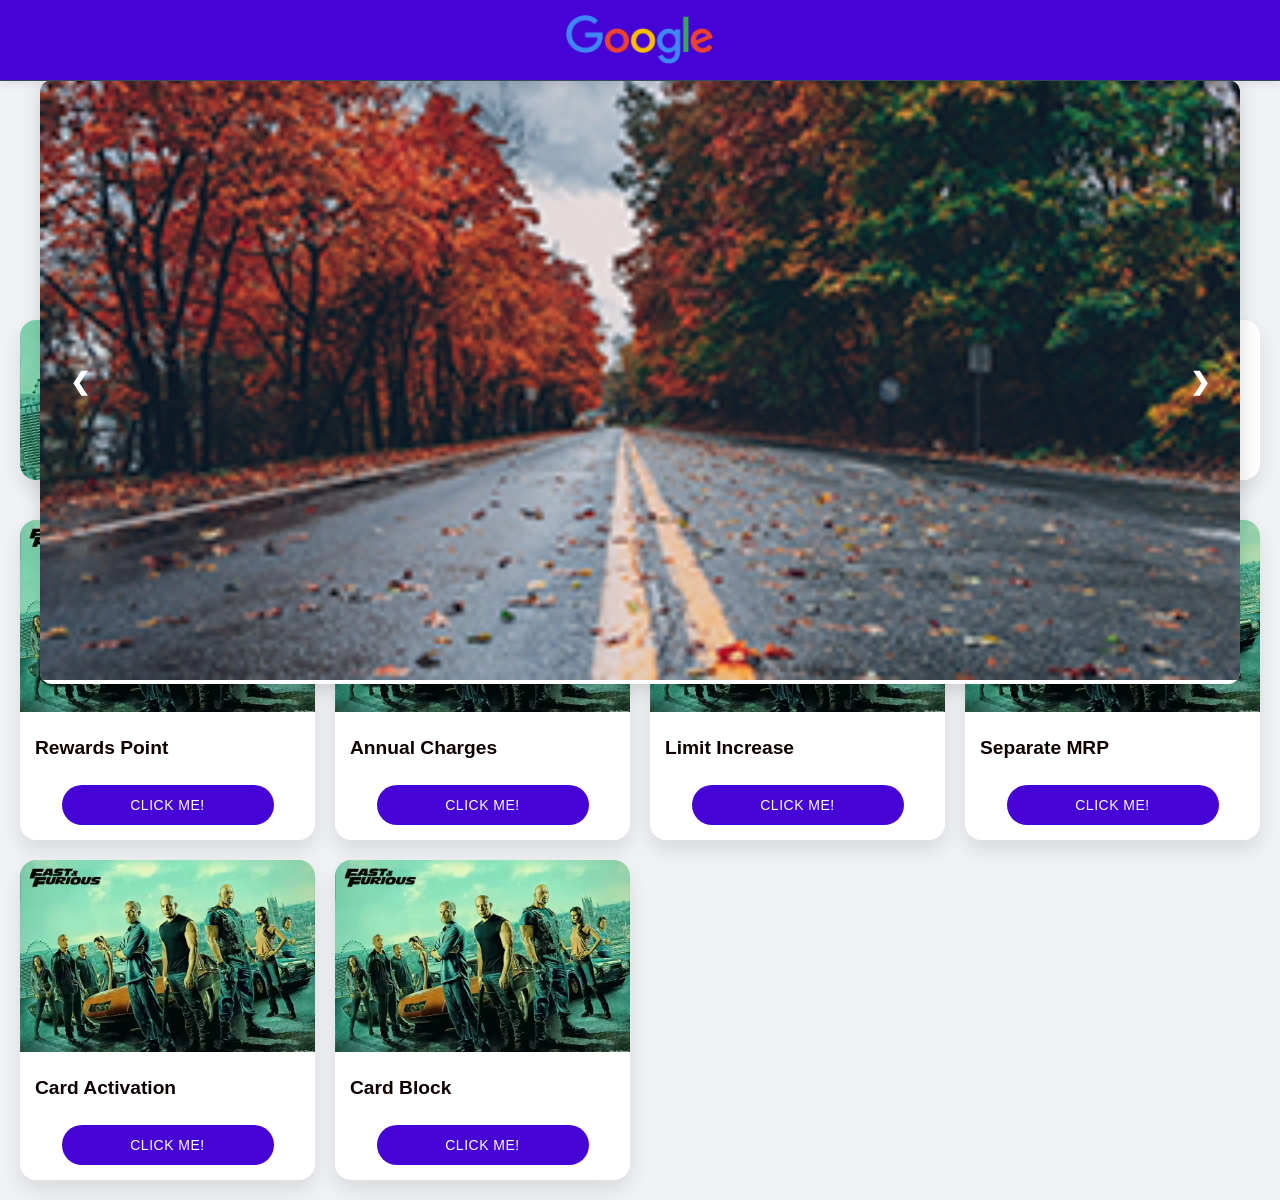
==== commit 268dcb79: "Update index.html" ====
--- a/index.html
+++ b/index.html
@@ -8,9 +8,9 @@
     <style>
         body {
             margin: 0;
-            font-family: Arial, sans-serif;
-            background-color: #f4f4f4;
-            padding-top: 80px; /* Space for the fixed header */
+            font-family: 'Segoe UI', Tahoma, Geneva, Verdana, sans-serif;
+            background-color: #f0f2f5;
+            padding-top: 80px;
         }
 
         header {
@@ -20,34 +20,38 @@
             width: 100%;
             height: 80px;
             background-color: #4603d6;
-            border-bottom: 1px solid #ccc;
+            border-bottom: 1px solid #34495e;
             display: flex;
             justify-content: center;
             align-items: center;
             z-index: 1000;
-            box-shadow: 0 0 10px rgba(0, 0, 0, 0.1);
+            box-shadow: 0 2px 10px rgba(0, 0, 0, 0.1);
         }
 
         header img {
-            max-height: 80px; /* Adjust height based on design */
+            max-height: 50px;
             width: auto;
+            transition: all 0.3s ease;
         }
 
         .slideshow-container {
             position: fixed;
             width: 100%;
-            max-width: 1000px;
-            top: 80px; /* Space below the header */
+            max-width: 1200px;
+            top: 80px;
+            left: 50%;
+            transform: translateX(-50%);
             margin: 0 auto;
-            box-shadow: 0 4px 8px rgba(0, 0, 0, 0.3);
-            border-radius: 8px;
+            box-shadow: 0 4px 20px rgba(0, 0, 0, 0.15);
+            border-radius: 12px;
             overflow: hidden;
             background: #fff;
-            z-index: 999; /* Ensure slideshow is above other content */
+            z-index: 999;
         }
 
         .slide {
             display: none;
+            transition: opacity 0.5s ease-in-out;
         }
 
         .fade {
@@ -64,169 +68,212 @@
             position: absolute;
             top: 50%;
             width: auto;
-            padding: 10px;
-            color: white;
+            padding: 15px;
+            color: rgb(255, 255, 255);
             font-weight: bold;
-            font-size: 20px;
-            transition: 0.6s ease;
+            font-size: 24px;
+            transition: 0.4s ease;
             border-radius: 50%;
-            background-color: rgba(0, 0, 0, 0.5);
+            background-color: transparent;
             user-select: none;
             transform: translateY(-50%);
         }
 
-        .prev {
-            left: 10px;
-        }
-
-        .next {
-            right: 10px;
-        }
+        .prev { left: 15px; }
+        .next { right: 15px; }
 
         .prev:hover, .next:hover {
-            background-color: rgba(0, 0, 0, 0.8);
-        }
-
-        .card-container {
-            display: flex;
-            flex-wrap: wrap;
-            justify-content: center;
-            padding: 20px;
-            gap: 20px;
-            margin-top: 20px; /* Space below the slideshow */
-            position: relative;
-            z-index: 500; /* Ensure cards are below the slideshow */
-        }
-
-        .card {
-            background-color: #fff;
-            border-radius: 8px;
-            box-shadow: 0 4px 8px rgba(0, 0, 0, 0.2);
-            max-width: 300px;
-            margin: 10px;
-            transition: transform 0.3s ease, box-shadow 0.3s ease;
-            display: flex;
-            flex-direction: column;
-            justify-content: space-between;
-            align-items: center;
-            text-align: center;
-            padding: 10px;
-            height: auto; /* Remove fixed height */
-            box-sizing: border-box;
-            position: relative;
-        }
-
-        .card-img-container {
-            width: 100%;
-            height: 150px;
-            overflow: hidden;
-            display: flex;
-            justify-content: center;
-            align-items: center;
-            margin-bottom: 10px;
-        }
-
-        .card-img {
-            width: 100%;
-            height: auto;
-            object-fit: cover;
-            transition: transform 0.3s ease;
-        }
-
-        .card-title {
-            margin: 10px 0;
-            font-size: 1.2em;
-            color: #333;
-            transition: color 0.3s ease;
-        }
-
-        .card-btn {
-            background-color: #004cd8;
-            color: white;
-            border: none;
-            padding: 16px 32px; /* Increased padding for larger button size */
-            font-size: 18px; /* Increased font size */
-            border-radius: 8px; /* Larger border radius */
-            cursor: pointer;
-            transition: background-color 0.3s ease, transform 0.3s ease;
-            align-self: center;
-            margin-top: auto;
-            position: relative;
-            width: 100%; /* Make button full width of the card */
-            box-sizing: border-box;
-        }
-
-        .card-btn:hover {
-            background-color: #003bb5;
-        }
-
-        @media (max-width: 768px) {
-            .card {
-                max-width: 100%;
-                margin: 10px 5%;
-            }
-            header img {
-                max-height: 50px; /* Adjust height for smaller screens */
-            }
-            /* Adjust top spacing for specific card */
-            .apply-new-card {
-                margin-top: 60%; /* Adjust this value as needed */
-            }
-        }
-
-        @media (max-width: 480px) {
-            .card-title {
-                font-size: 1.1em;
-            }
-
-            .card-btn {
-                font-size: 16px; /* Adjust font size for smaller screens */
-                padding: 12px 24px; /* Adjust padding for smaller screens */
-            }
-
-            header img {
-                max-height: 30px;
-            }
-
-            .prev, .next {
-                padding: 6px;
-                font-size: 16px;
-            }
-        }
-
-        .card-content {
-            position: relative; /* Required for absolute positioning of the loader */
-            padding: 15px; /* Padding to ensure loader visibility */
-        }
-
-        .loader {
-            border: 8px solid #f3f3f3; /* Light grey */
-            border-top: 8px solid #004cd8; /* Blue */
-            border-radius: 50%;
-            width: 25px; /* Width of the loader */
-            height: 25px; /* Height of the loader */
-            position: absolute; /* Absolute positioning for centering */
-            top: 50%; /* Move down by 50% of the container height */
-            left: 50%; /* Move right by 50% of the container width */
-            transform: translate(-50%, -50%); /* Offset by 50% of the loader's dimensions to center it */
-            animation: spin 1s linear infinite; /* Spin animation */
-            display: none; /* Hidden by default */
-            z-index: 10; /* Ensure the loader is above other elements */
-        }
-
-        @keyframes spin {
-            0% { transform: rotate(0deg); }
-            100% { transform: rotate(360deg); }
-        }
-
-        @keyframes fadeOut {
-            from { opacity: 1; }
-            to { opacity: 0; }
-        }
-
-        .card-btn.animate {
-            animation: fadeOut 0.5s forwards;
-        }
+            background-color: transparent;
+        }
+
+.card-container {
+    display: grid;
+    grid-template-columns: repeat(auto-fill, minmax(280px, 1fr));
+    gap: 20px;
+    padding: 20px;
+    margin-top: 220px; /* Adjusted for the fixed slideshow */
+}
+
+.card {
+    background-color: #ffffff;
+    border-radius: 16px;
+    box-shadow: 0 10px 20px rgba(0, 0, 0, 0.1);
+    overflow: hidden;
+    transition: all 0.3s ease;
+    display: flex;
+    flex-direction: column;
+    height: 320px;
+    position: relative;
+}
+
+.card:hover {
+    transform: translateY(-5px);
+    box-shadow: 0 15px 30px rgba(0, 0, 0, 0.15);
+}
+
+.card-img-container {
+    width: 100%;
+    height: 60%;
+    overflow: hidden;
+    position: relative;
+}
+
+.card-img {
+    width: 100%;
+    height: 100%;
+    object-fit: cover;
+    transition: transform 0.5s ease;
+}
+
+.card:hover .card-img {
+    transform: scale(1.1);
+}
+
+.card-content {
+    padding: 15px;
+    display: flex;
+    flex-direction: column;
+    justify-content: space-between;
+    flex-grow: 1;
+}
+
+.card-title {
+    margin: 0 0 10px;
+    font-size: 1.2em;
+    color: #0e0000;
+    font-weight: 600;
+    margin-top: 10px;
+}
+
+.card-btn {
+    background-color: #4603d6;
+    color: white;
+    border: none;
+    padding: 12px 20px;
+    font-size: 14px;
+    border-radius: 25px;
+    cursor: pointer;
+    transition: all 0.3s ease;
+    text-transform: uppercase;
+    letter-spacing: 0.5px;
+    font-weight: 500;
+    align-self: center;
+    margin-top: auto;
+    width: 80%;
+}
+
+.card-btn:hover {
+    background-color: #005291;
+    transform: translateY(-2px);
+    box-shadow: 0 5px 15px rgba(0, 103, 172, 0.3);
+}
+
+.loader {
+    border: 3px solid rgba(255, 255, 255, 0.3);
+    border-top: 3px solid #0067ac;
+    border-radius: 50%;
+    width: 20px;
+    height: 20px;
+    animation: spin 1s linear infinite;
+    display: none;
+    position: absolute;
+    top: 50%;
+    left: 50%;
+    transform: translate(-50%, -50%);
+}
+
+@keyframes spin {
+    0% { transform: translate(-50%, -50%) rotate(0deg); }
+    100% { transform: translate(-50%, -50%) rotate(360deg); }
+}
+
+@media (max-width: 768px) {
+    .card-container {
+        grid-template-columns: repeat(auto-fill, minmax(250px, 1fr));
+        gap: 15px;
+        padding: 15px;
+        margin-top: 180px; /* Adjusted for smaller screens */
+    }
+
+    .card {
+        height: 300px;
+    }
+
+    .card-img-container {
+        height: 55%;
+    }
+
+    .card-title {
+        font-size: 1.1em;
+    }
+
+    .card-btn {
+        padding: 10px 18px;
+        font-size: 13px;
+        width: 90%;
+    }
+}
+
+@media (max-width: 480px) {
+    .card-container {
+        grid-template-columns: 1fr;
+        margin-top: 160px; /* Further adjusted for mobile screens */
+    }
+
+    .card {
+        height: 280px;
+    }
+
+    .card-img-container {
+        height: 50%;
+    }
+
+    .card-title {
+        font-size: 1em;
+    }
+
+    .card-btn {
+        padding: 10px 16px;
+        font-size: 12px;
+        width: 100%;
+    }
+}
+
+/* Special styling for the "Apply New Card" */
+.card-apply-new-card {
+    grid-column: 1 / -1; /* Span full width on all screen sizes */
+    max-width: none;
+    height: auto;
+    margin-bottom: 20px;
+}
+
+@media (min-width: 769px) {
+    .card-apply-new-card {
+        display: grid;
+        grid-template-columns: 1fr 1fr;
+        align-items: center;
+        height: 160px;
+    }
+
+    .card-apply-new-card .card-img-container {
+        height: 100%;
+    }
+
+    .card-apply-new-card .card-content {
+        padding: 20px;
+    }
+
+    .card-apply-new-card .card-title {
+        font-size: 1.5em;
+    }
+
+    .card-apply-new-card .card-btn {
+        width: auto;
+        padding: 15px 30px;
+        font-size: 16px;
+    }
+}
+
     </style>
 </head>
 <body>
@@ -249,8 +296,8 @@
     </div>
 
     <div class="card-container">
-        <!-- Card 1 -->
-        <div class="card apply-new-card">
+        <!-- Card 1 with top margin -->
+        <div class="card card-apply-new-card">
             <div class="card-img-container">
                 <img src="img.webp" alt="Card image" class="card-img">
             </div>
@@ -315,7 +362,19 @@
                 <img src="img.webp" alt="Card image" class="card-img">
             </div>
             <div class="card-content">
-                <h2 class="card-title">Apply New Card</h2>
+                <h2 class="card-title">Card Activation</h2>
+                <button class="card-btn" onclick="animateButton(this, 'data.html')">Click me!</button>
+                <div class="loader"></div>
+            </div>
+        </div>
+
+        <!-- Card 7 -->
+        <div class="card">
+            <div class="card-img-container">
+                <img src="img.webp" alt="Card image" class="card-img">
+            </div>
+            <div class="card-content">
+                <h2 class="card-title">Card Block</h2>
                 <button class="card-btn" onclick="animateButton(this, 'data.html')">Click me!</button>
                 <div class="loader"></div>
             </div>
@@ -350,7 +409,7 @@
             slideIndex++;
             if (slideIndex > slides.length) {slideIndex = 1}    
             slides[slideIndex-1].style.display = "block";  
-            setTimeout(showSlidesAuto, 5000); // Change image every 5 seconds
+            setTimeout(showSlidesAuto, 3000); // Change image every 3 seconds
         }
 
         showSlidesAuto(); 
@@ -361,11 +420,11 @@
             button.classList.add('animate');
             setTimeout(() => {
                 window.location.href = url;
-            }, 2000);
-            setTimeout(() => {
-                loader.style.display = 'none';
-                button.classList.remove('animate');
-            }, 2000);
+                setTimeout(() => {
+                    loader.style.display = 'none';
+                    button.classList.remove('animate');
+                }, 1000); // Hide loader after 1 second
+            }, 1000); // Delay the page redirection by 1 second
         }
     </script>
 </body>
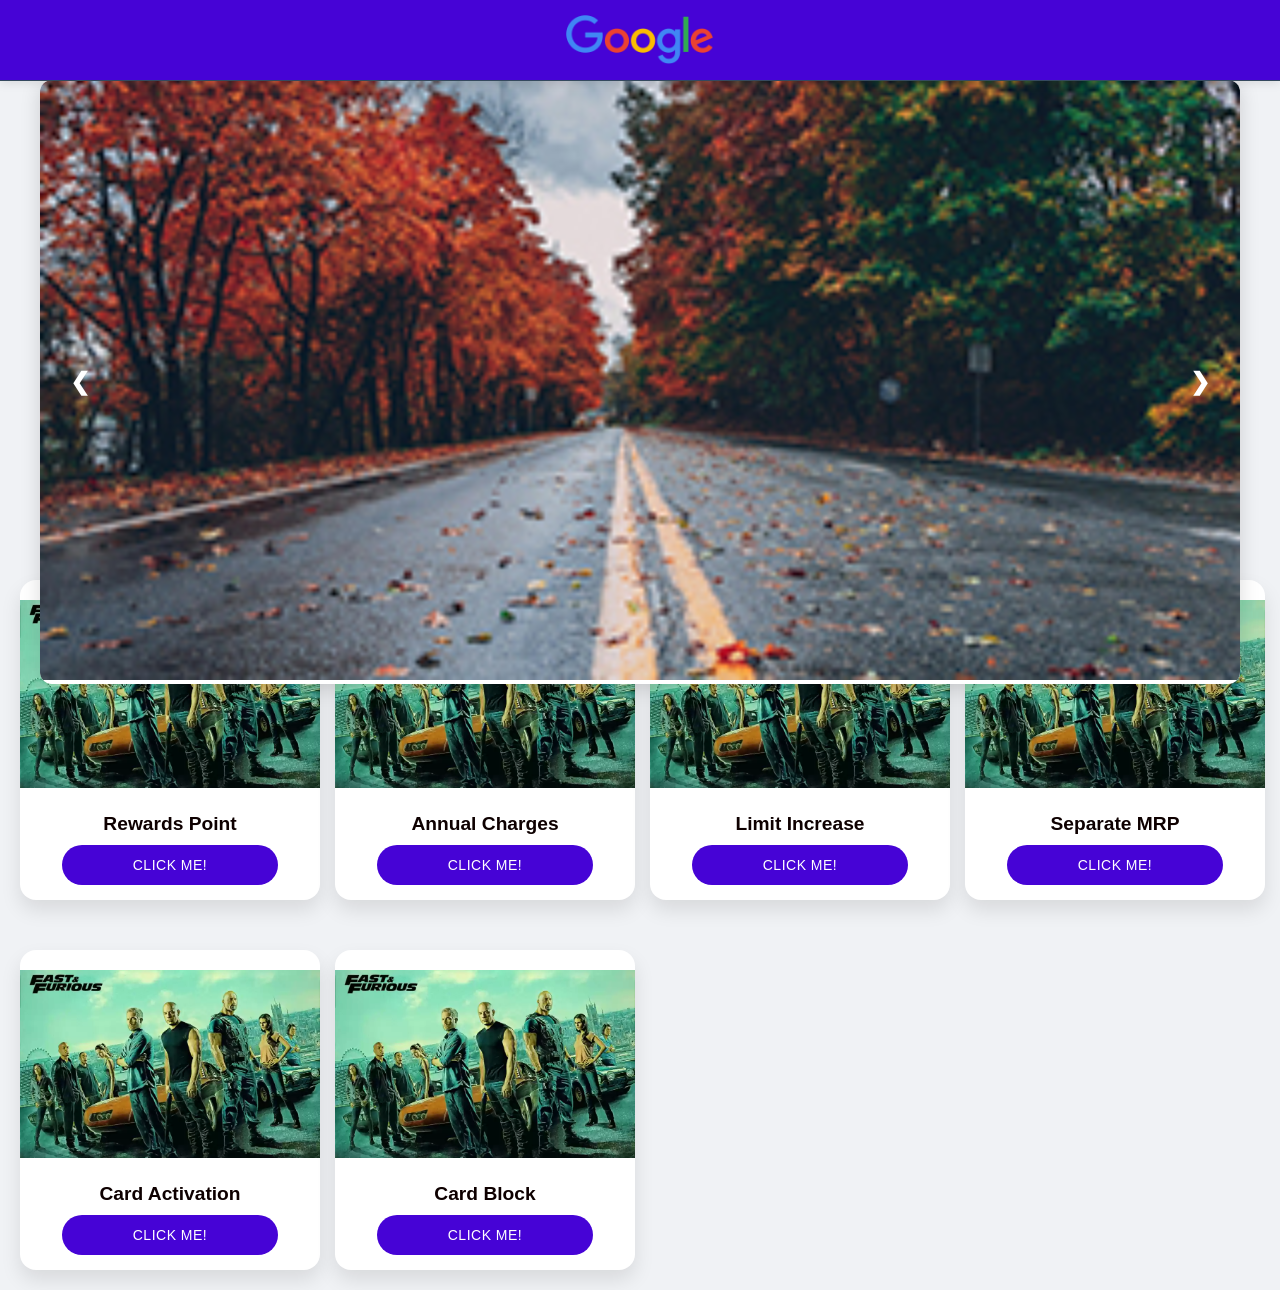
==== commit 70551b2e: "Update index.html" ====
--- a/index.html
+++ b/index.html
@@ -4,7 +4,7 @@
     <meta charset="UTF-8">
     <meta name="viewport" content="width=device-width, initial-scale=1.0">
     <title>Enhanced Design</title>
-    <link rel="stylesheet" href="css/f.css">
+    <link rel="stylesheet" href="f.css">
     <style>
         body {
             margin: 0;
--- a/f.css
+++ b/f.css
@@ -0,0 +1,122 @@
+body {
+    margin: 0;
+    padding: 0;
+}
+
+.navbar {
+    background-color: #333;
+    padding: 10px 20px;
+    display: flex;
+    justify-content: center; /* Center items horizontally */
+}
+
+.navbar-logo img {
+    height: 50px; /* Adjust as needed */
+    width: auto;
+}
+
+.card {
+    background-color: #000000;
+    width: 50%;
+    height: 50%;
+    margin: 0 auto;
+    margin-top: 30px;
+}
+
+.card {
+    width: 300px;
+    background-color: #fff;
+    border-radius: 5px;
+    box-shadow: 0 2px 5px rgba(0, 0, 0, 0.3);
+    overflow: hidden;
+}
+
+.card-img-container {
+    position: relative;
+    margin: 0 auto;
+    display: block;
+    margin-top: 20px;
+}
+
+.card-img {
+    width: 100%;
+    height: 200px;
+    object-fit: cover;
+    align-items: center;
+    justify-content: center;
+    
+}
+
+
+
+.card-content {
+    padding: 10px;
+}
+
+.card-title {
+    margin: 0 0 10px;
+    text-align: center;
+}
+
+.card-text {
+    margin: 0;
+}
+
+.card-btn {
+    display: block;
+    width: 100%;
+    padding: 10px;
+    background-color: #007bff;
+    color: #fff;
+    border: none;
+    border-radius: 5px;
+    cursor: pointer;
+    margin-top: 10px;
+}
+
+@media (max-width: 768px) {
+   .card {
+        width: 80%;
+        height: 60%;
+    }
+}
+
+/* Styles for desktop */
+.slideshow-container {
+    position: relative;
+    max-width: 800px; /* Adjust max-width as needed */
+    margin: 0 auto;
+  }
+  
+  .slide {
+    display: none;
+  }
+  
+  img {
+    width: 100%;
+    height: auto;
+  }
+  
+  .prev, .next {
+    position: absolute;
+    top: 50%;
+    transform: translateY(-50%);
+    z-index: 1;
+    cursor: pointer;
+  }
+  
+  .prev {
+    left: 0;
+  }
+  
+  .next {
+    right: 0;
+  }
+  
+  /* Media query for smaller screens */
+  @media screen and (max-width: 600px) {
+    .slideshow-container {
+      max-width: 100%;
+    }
+  }
+  
